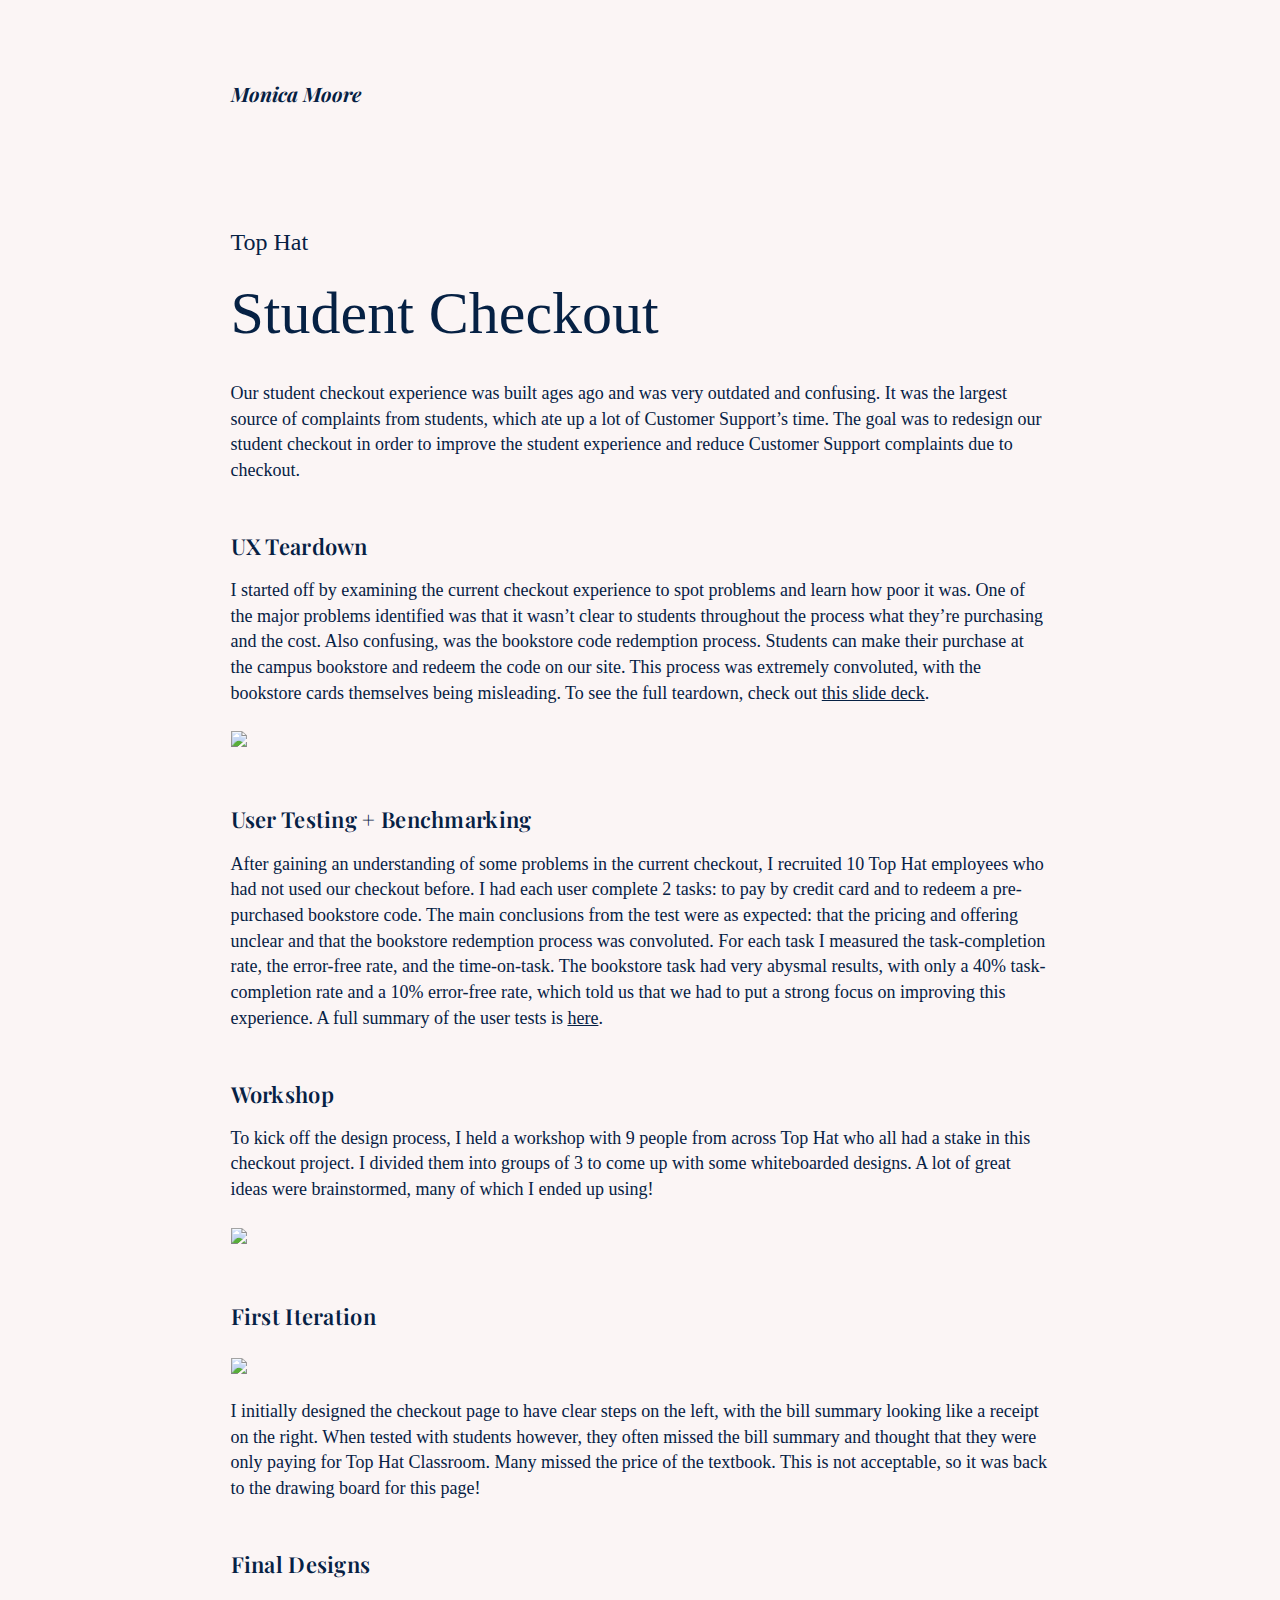
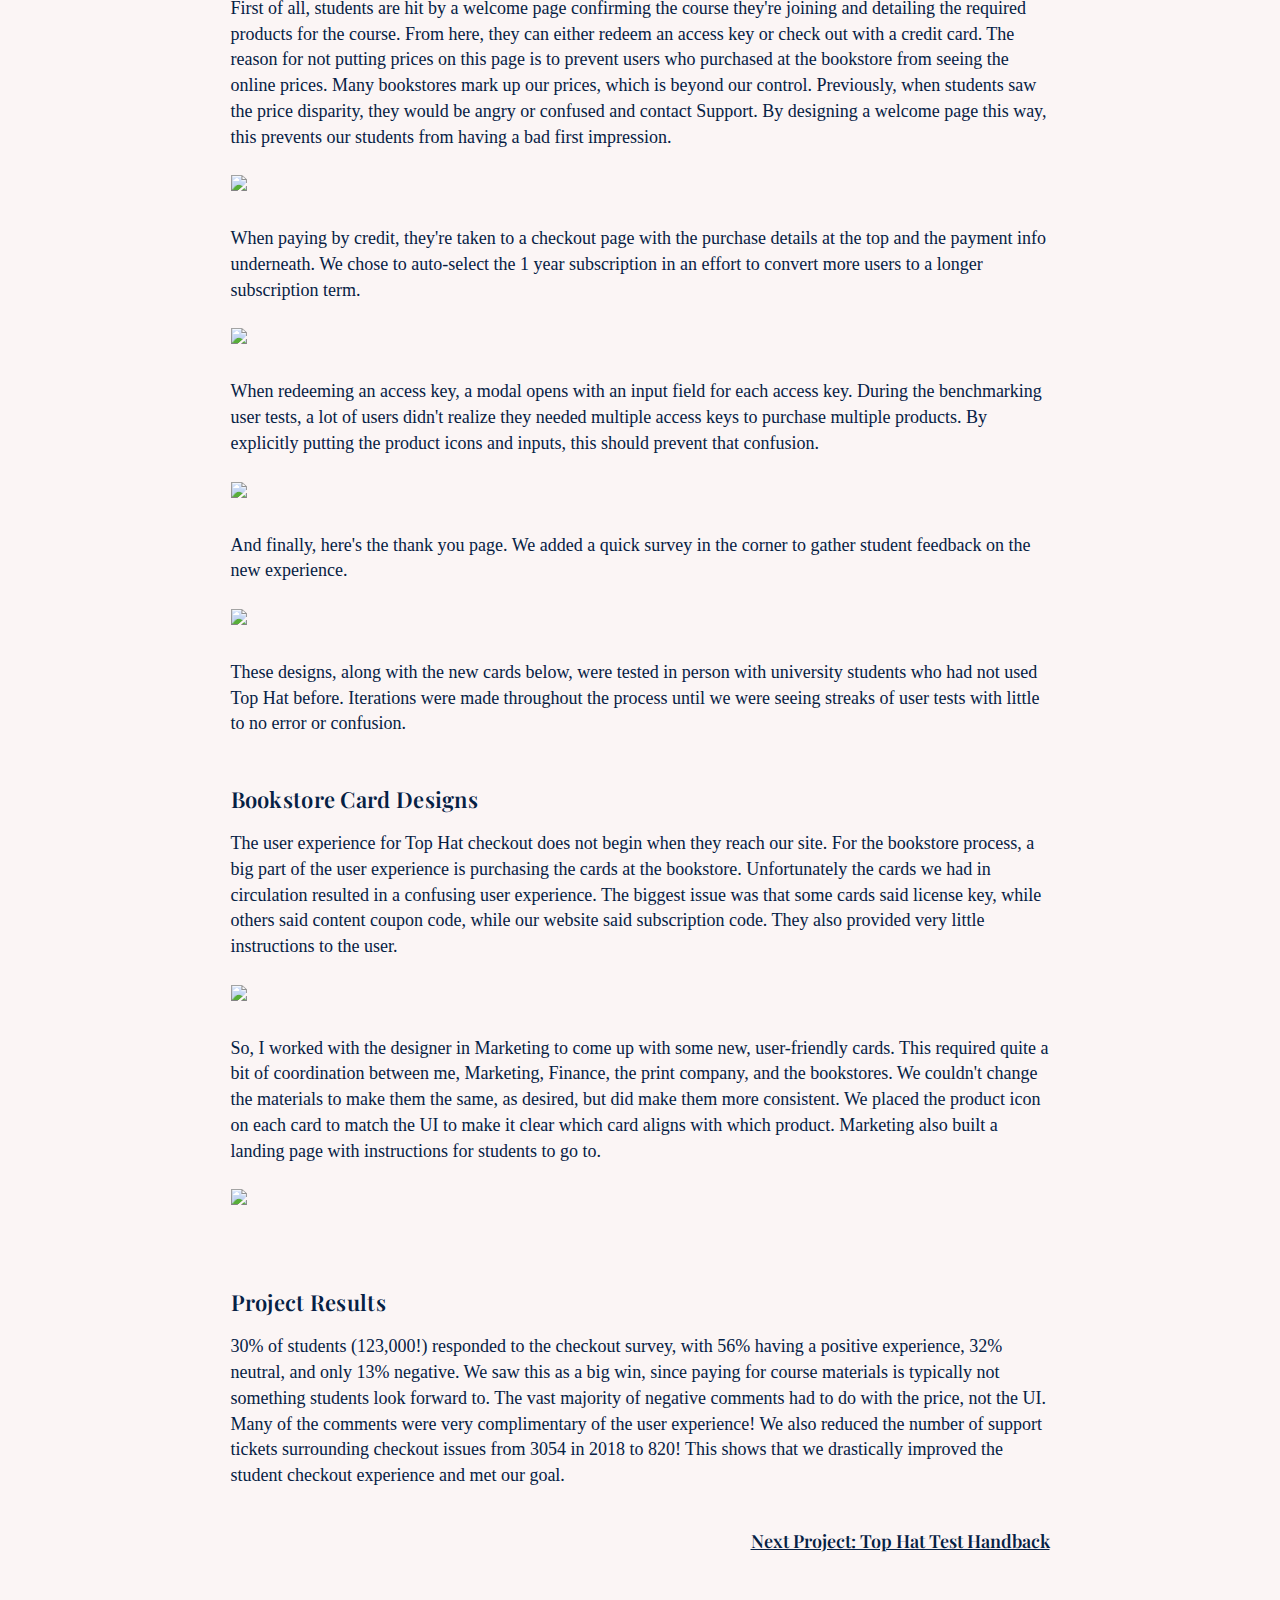
==== studentcheckout.html @ 9465d0c9 "feb 2020 portfolio update" ====
<!doctype html>
<html lang="en">
<head>
    <meta charset="UTF-8">
    <meta name="viewport" content="width=device-width, initial-scale=1">
    <title>Monica Moore</title>
    <link rel="stylesheet" href="http://netdna.bootstrapcdn.com/bootstrap/3.1.1/css/bootstrap.min.css">
    <link href="https://fonts.googleapis.com/css?family=Playfair+Display:400,400i,500,500i,600,600i,700,700i,800,800i,900,900i&display=swap" rel="stylesheet">
    <link href="http://netdna.bootstrapcdn.com/font-awesome/4.1.0/css/font-awesome.min.css" rel="stylesheet">
    <link rel="stylesheet" type="text/css" media="all" href="css/magnific-popup.css">
    <link rel="stylesheet" type="text/css" href="portfolio.css">
    <link rel="shortcut icon" href="img/favicon.ico" >
  <script type="text/javascript" src="js/jquery-1.11.1.min.js"></script>
  <script type="text/javascript" src="js/jquery.magnific-popup.min.js"></script>
</head>


<body>
    <div class="project">
        <a href="index.html" class="backhome">Monica Moore</a>
        <h2 class=company>Top Hat</h2>
        <h1>Student Checkout</h1>
        <p>Our student checkout experience was built ages ago and was very outdated and confusing. It was the largest source of complaints from students, which ate up a lot of Customer Support’s time. The goal was to redesign our student checkout in order to improve the student experience and reduce Customer Support complaints due to checkout.</p> 
        <h3>UX Teardown</h3>
        <p>I started off by examining the current checkout experience to spot problems and learn how poor it was. One of the major problems identified was that it wasn’t clear to students throughout the process what they’re purchasing and the cost. Also confusing, was the bookstore code redemption process. Students can make their purchase at the campus bookstore and redeem the code on our site. This process was extremely convoluted, with the bookstore cards themselves being misleading. To see the full teardown, check out 
        <a href="https://docs.google.com/presentation/d/1ocSX12ph03Ox61nbpTfPBflBwdp7BaxTK2IgJITPTvM/edit?usp=sharing" target="_blank">this slide deck</a>.
        </p>
        <img src="img/uxteardown.png">

        <h3>User Testing + Benchmarking</h3>
        <p>After gaining an understanding of some problems in the current checkout, I recruited 10 Top Hat employees who had not used our checkout before. I had each user complete 2 tasks: to pay by credit card and to redeem a pre-purchased bookstore code. The main conclusions from the test were as expected: that the pricing and offering unclear and that the bookstore redemption process was convoluted. For each task I measured the task-completion rate, the error-free rate, and the time-on-task. The bookstore task had very abysmal results, with only a 40% task-completion rate and a 10% error-free rate, which told us that we had to put a strong focus on improving this experience. A full summary of the user tests is 
        <a href="https://docs.google.com/presentation/d/1ar5M6t7Ubb0SDy819Ju6NO8-l4vxZlPUF6LICqGexIM/edit?usp=sharing" target="_blank">here</a>.</p>

        <h3>Workshop</h3>
        <p>To kick off the design process, I held a workshop with 9 people from across Top Hat who all had a stake in this checkout project. I divided them into groups of 3 to come up with some whiteboarded designs. A lot of great ideas were brainstormed, many of which I ended up using!</p>
        <img src="img/billingworkshop.png">

        <h3>First Iteration</h3>
        <img id="firstiteration" src="billingfirstiteration.png">
        <p>I initially designed the checkout page to have clear steps on the left, with the bill summary looking like a receipt on the right. When tested with students however, they often missed the bill summary and thought that they were only paying for Top Hat Classroom. Many missed the price of the textbook. This is not acceptable, so it was back to the drawing board for this page!</p>

        <h3>Final Designs</h3>
        <p>First of all, students are hit by a welcome page confirming the course they're joining and detailing the required products for the course. From here, they can either redeem an access key or check out with a credit card. The reason for not putting prices on this page is to prevent users who purchased at the bookstore from seeing the online prices. Many bookstores mark up our prices, which is beyond our control. Previously, when students saw the price disparity, they would be angry or confused and contact Support. By designing a welcome page this way, this prevents our students from having a bad first impression. </p> 
        <img src="img/studentcheckout.png" class="embed">
        <p>When paying by credit, they're taken to a checkout page with the purchase details at the top and the payment info underneath. We chose to auto-select the 1 year subscription in an effort to convert more users to a longer subscription term.  </p>
        <img src="img/checkoutpage.png" class="embed">
        <p>When redeeming an access key, a modal opens with an input field for each access key. During the benchmarking user tests, a lot of users didn't realize they needed multiple access keys to purchase multiple products. By explicitly putting the product icons and inputs, this should prevent that confusion.</p>
        <img src="img/accesskey.png" class="embed">
        <p>And finally, here's the thank you page. We added a quick survey in the corner to gather student feedback on the new experience.</p>
        <img src="img/billingthankyou.png" class="embed">
        <p>These designs, along with the new cards below, were tested in person with university students who had not used Top Hat before. Iterations were made throughout the process until we were seeing streaks of user tests with little to no error or confusion.</p>

        <h3>Bookstore Card Designs</h3>
        <p>The user experience for Top Hat checkout does not begin when they reach our site. For the bookstore process, a big part of the user experience is purchasing the cards at the bookstore. Unfortunately the cards we had in circulation resulted in a confusing user experience. The biggest issue was that some cards said license key, while others said content coupon code, while our website said subscription code. They also provided very little instructions to the user. </p>
        <img src="img/oldcards.png" class="embed">
        <p>So, I worked with the designer in Marketing to come up with some new, user-friendly cards. This required quite a bit of coordination between me, Marketing, Finance, the print company, and the bookstores. We couldn't change the materials to make them the same, as desired, but did make them more consistent. We placed the product icon on each card to match the UI to make it clear which card aligns with which product. Marketing also built a landing page with instructions for students to go to. </p>
        <img src="img/newcards.png" class="embed">

        <h3>Project Results</h3>
        <p>30% of students (123,000!) responded to the checkout survey, with 56% having a positive experience, 32% neutral, and only 13% negative. We saw this as a big win, since paying for course materials is typically not something students look forward to. The vast majority of negative comments had to do with the price, not the UI. Many of the comments were very complimentary of the user experience! We also reduced the number of support tickets surrounding checkout issues from 3054 in 2018 to 820! This shows that we drastically improved the student checkout experience and met our goal.</p>

        <div class="next">
            <p>
            <a href="testhandback.html">Next Project: Top Hat Test Handback</a>
            </p>
        </div>
    </div>



</body>
</html>
---- portfolio.css ----
body{
	background-color: #FBF5F5;
	color: #062144;
	width: 869px;
	margin: auto;
	margin-bottom: 75px;
	padding: 0 25px;
	max-width: 100%;
}

h2{
	font-family: Raleway;
	font-size: 24px;
}

h1{
	font-family: Playfair Display Black;
	font-size: 60px;
	font-style: italic;
	margin: 25px 0 35px;
}

h3{
	font-family: playfair display;
    font-weight: 600;
    font-size: 22px;
    letter-spacing: 0.3px;
}

h4{
	font-family: Raleway;
	margin-top: 20px;
	font-weight: 500;
}

p, li{
	font-family: Raleway;
	font-size: 18px;
}

a{
	color: #062144;
}


.intro{
	margin-top: 60px;
	display: flex;
}

.intro-text{
	width: 465px;
	margin-top: 60px;
}

.links{
	margin-top: 15px;
}

.links a{
	color: #062144;
	font-size: 22px;
	margin-right: 10px;
}

.links a:hover{
	text-decoration: none;
	color: #5C54AB;
}

#monica-img{
	display: inline-block;
	float: right;
	margin-left: 85px;
	height: 550px;
}

.work{
	margin-top: 80px;
}

.work img{
	width: 100%;
}


.work-desc{
	margin: 25px 0 50px;
}

.work a:hover{
	text-decoration: none;
	color: #5C54AB;
	opacity: 0.9;
}

.project .backhome{
	font-family: 'Playfair Display';
	font-size: 20px;
	font-style: italic;
	color: #062144;
	font-weight: bold;
	text-decoration: none;
}

.project{
	margin:80px 0;
}

.project h1{
	font-style: normal;
}

.project h3{
	margin: 50px 0 20px;
}
.project .company{
	margin-top:120px;
	font-weight: 400;
}

.project img{
	width: 100%;
	margin: 15px 0 10px;
}

.project a{
	color: #062144;
	text-decoration: underline;
}

.project a:hover{
	color: #5C54AB;
}

#firstiteration{
	margin:10px 0 25px;
}

.project .embed{
	margin: 15px 0 35px;
}

.next p{
	font-family: Playfair Display;
	font-weight: 600;
	float: right;
	margin-top: 30px;
	margin-bottom: 60px;
}

@media screen and (max-width:920px){
	.profileimg{
		display: none;
	}

	.intro-text{
		width: 100%;
		margin-top: 30px;
	}

	.work{
		margin-top: 50px;
	}

	.project{
		margin-top: 40px;
	}

	.project .company{
		margin-top: 60px;
	}
}
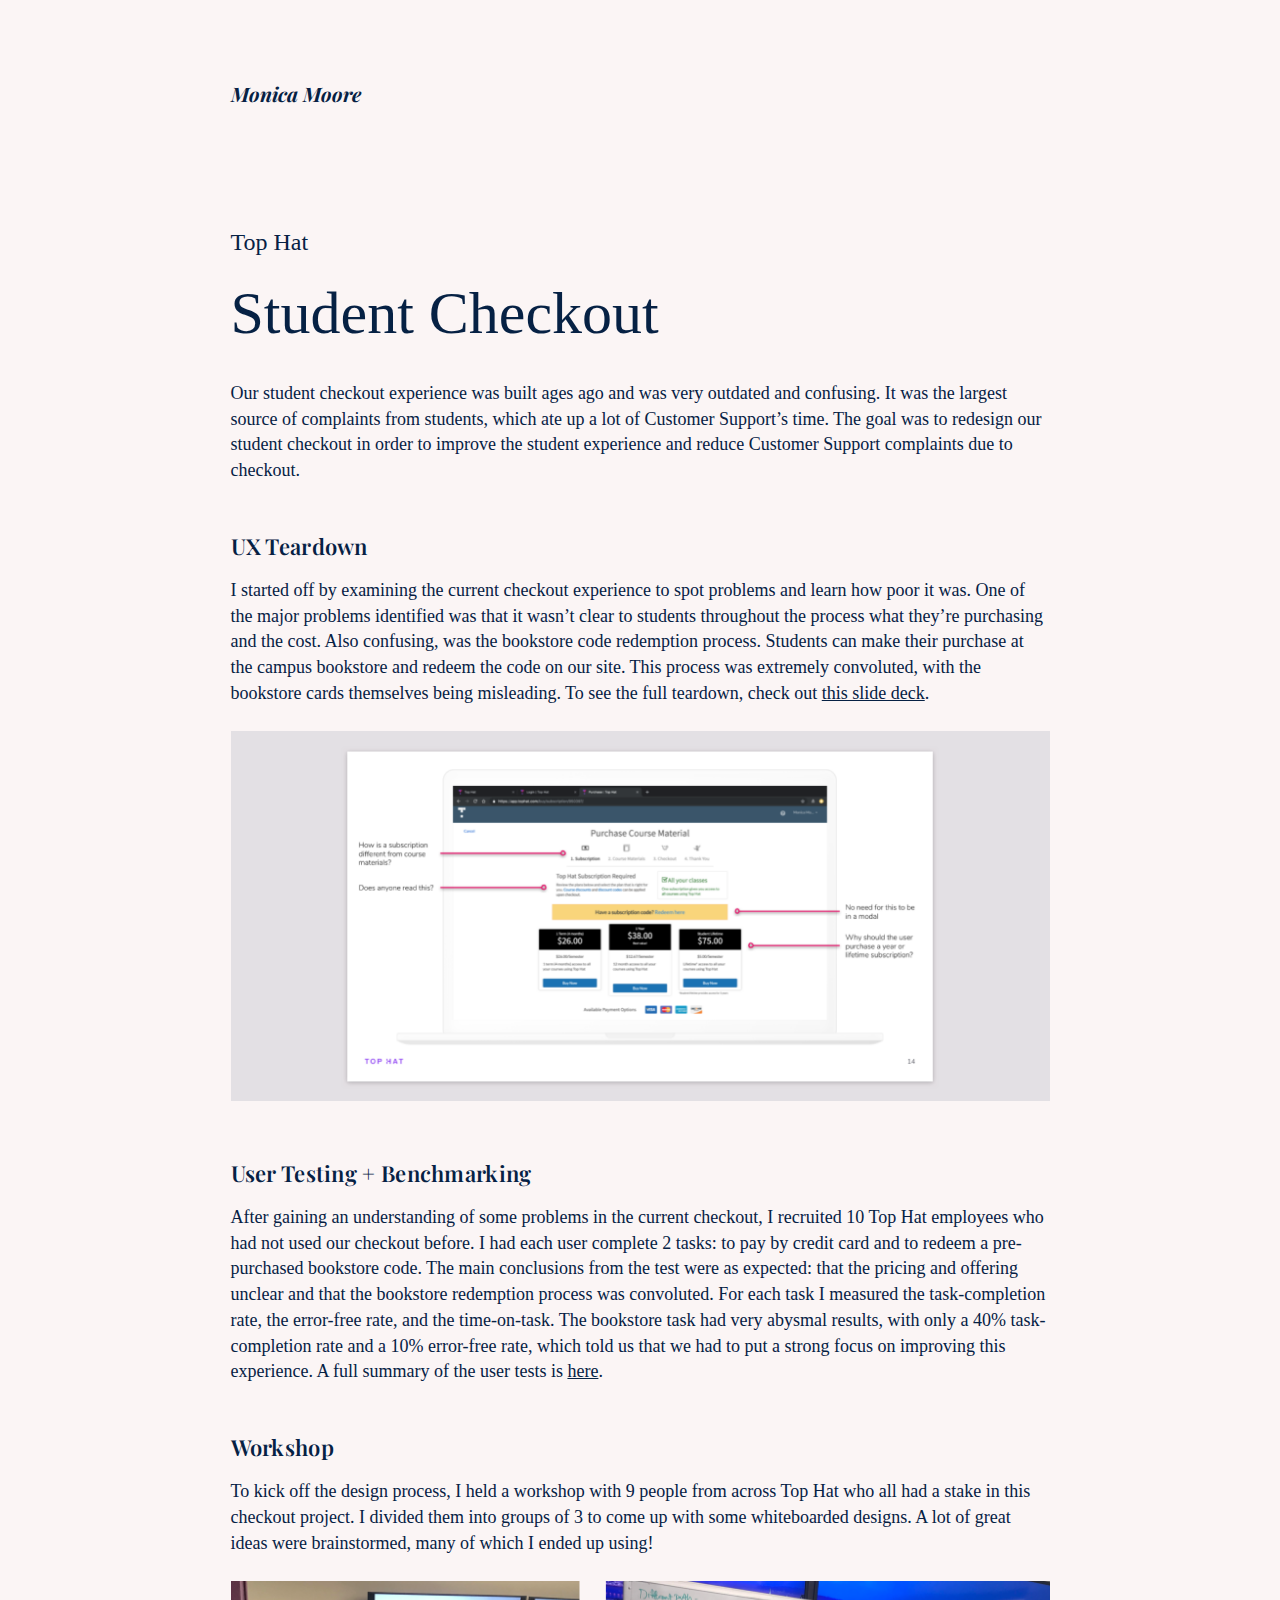
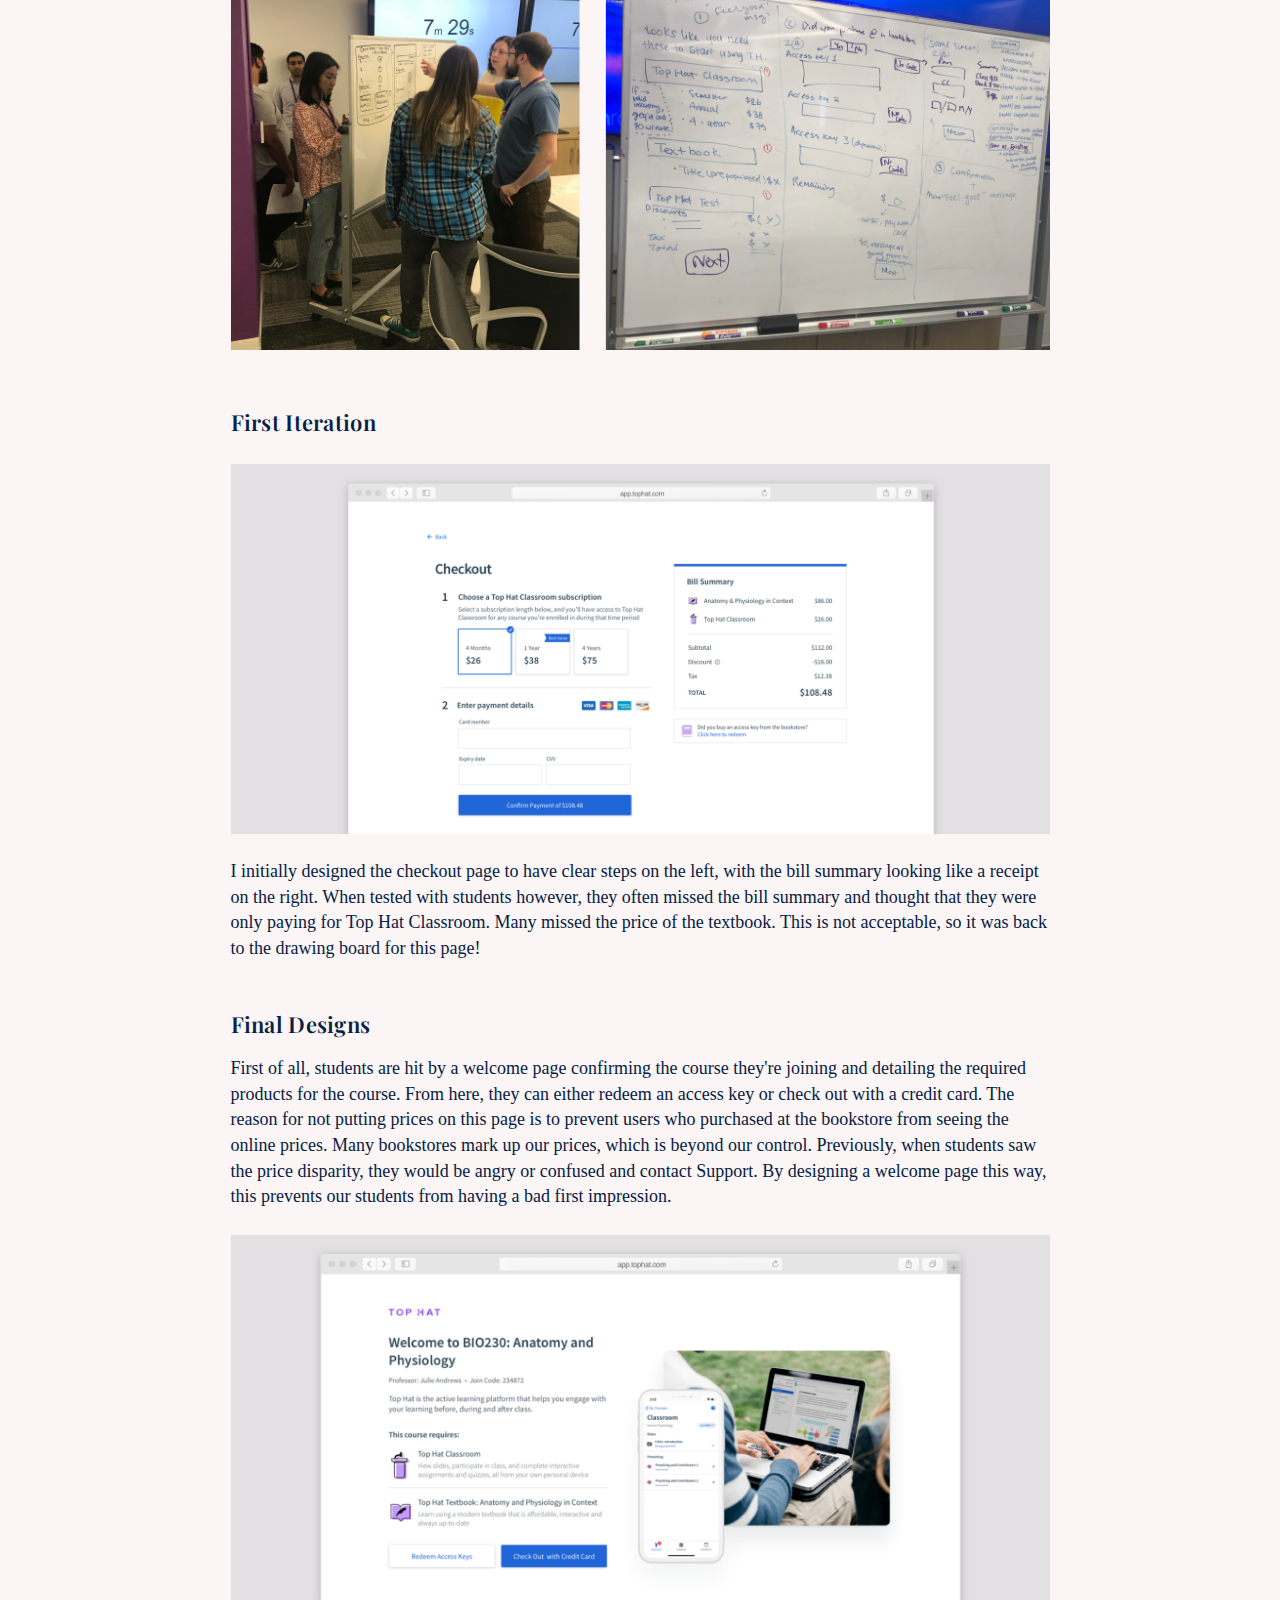
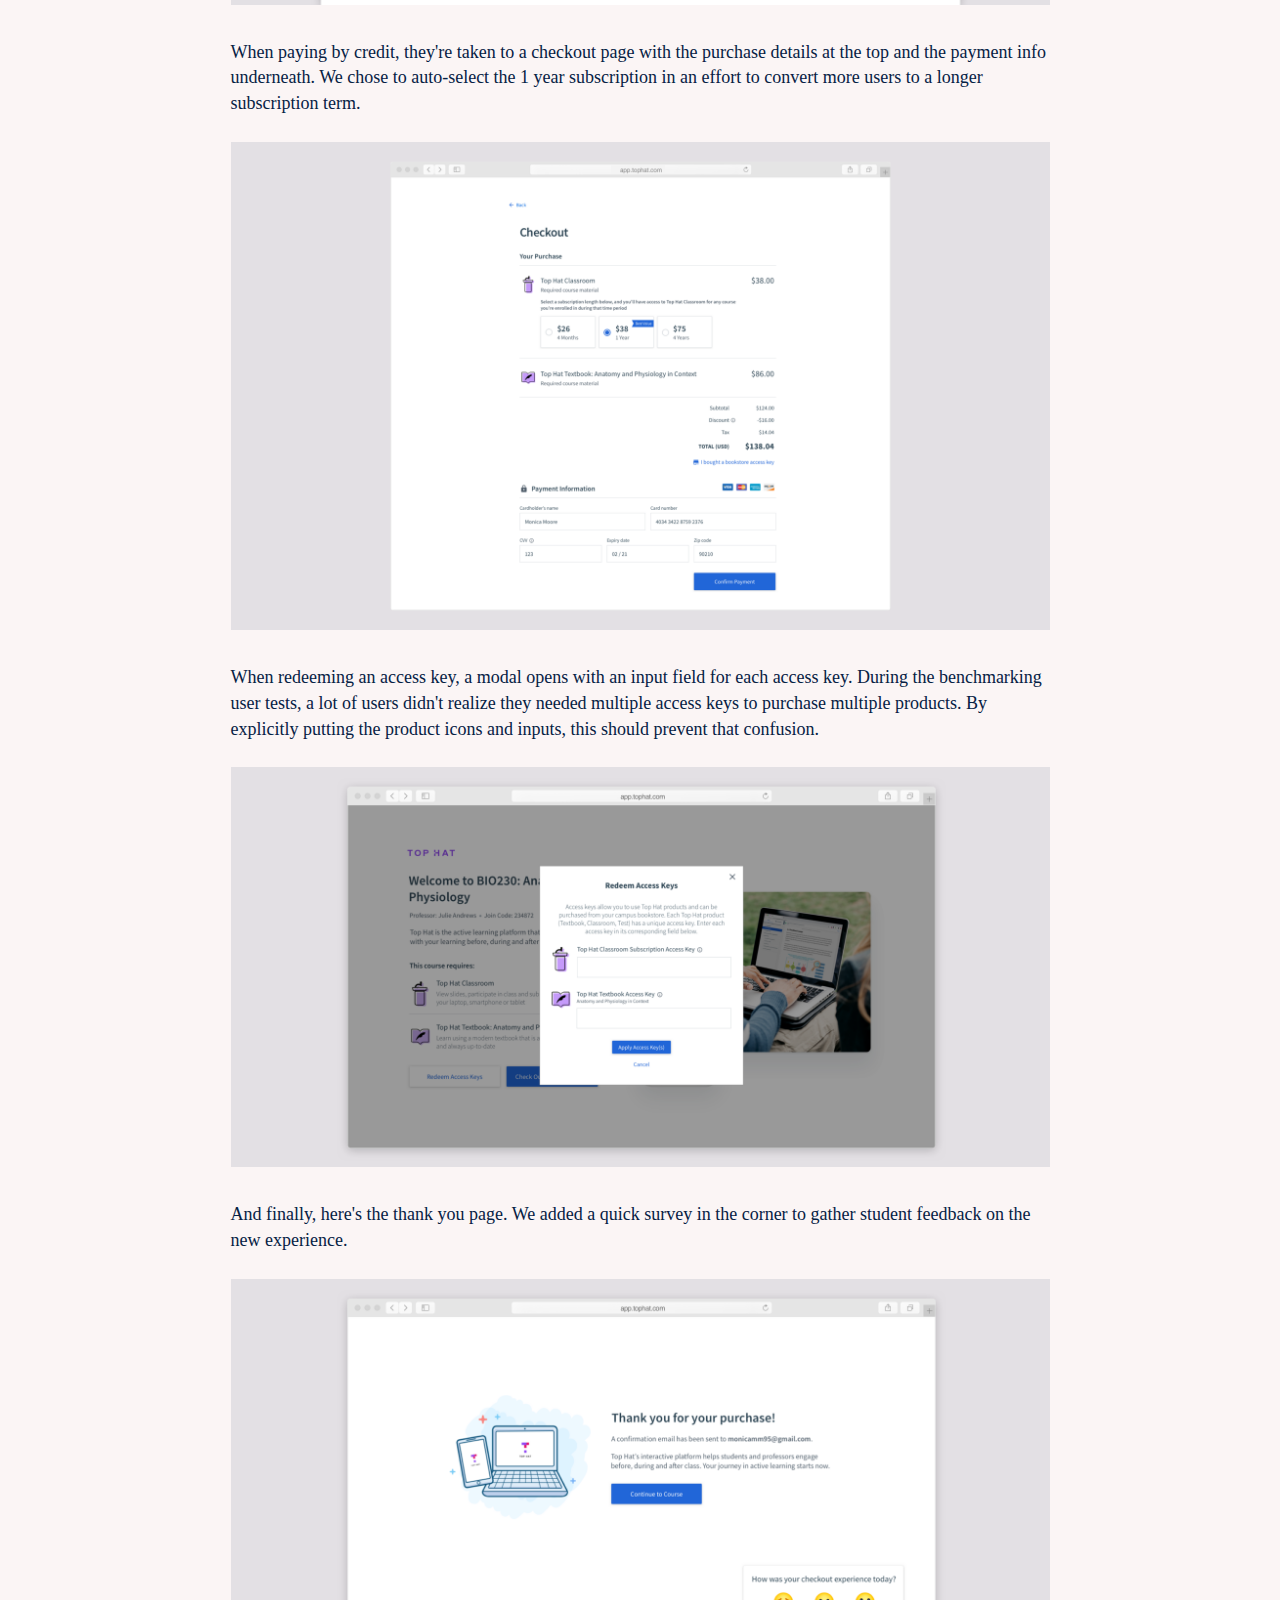
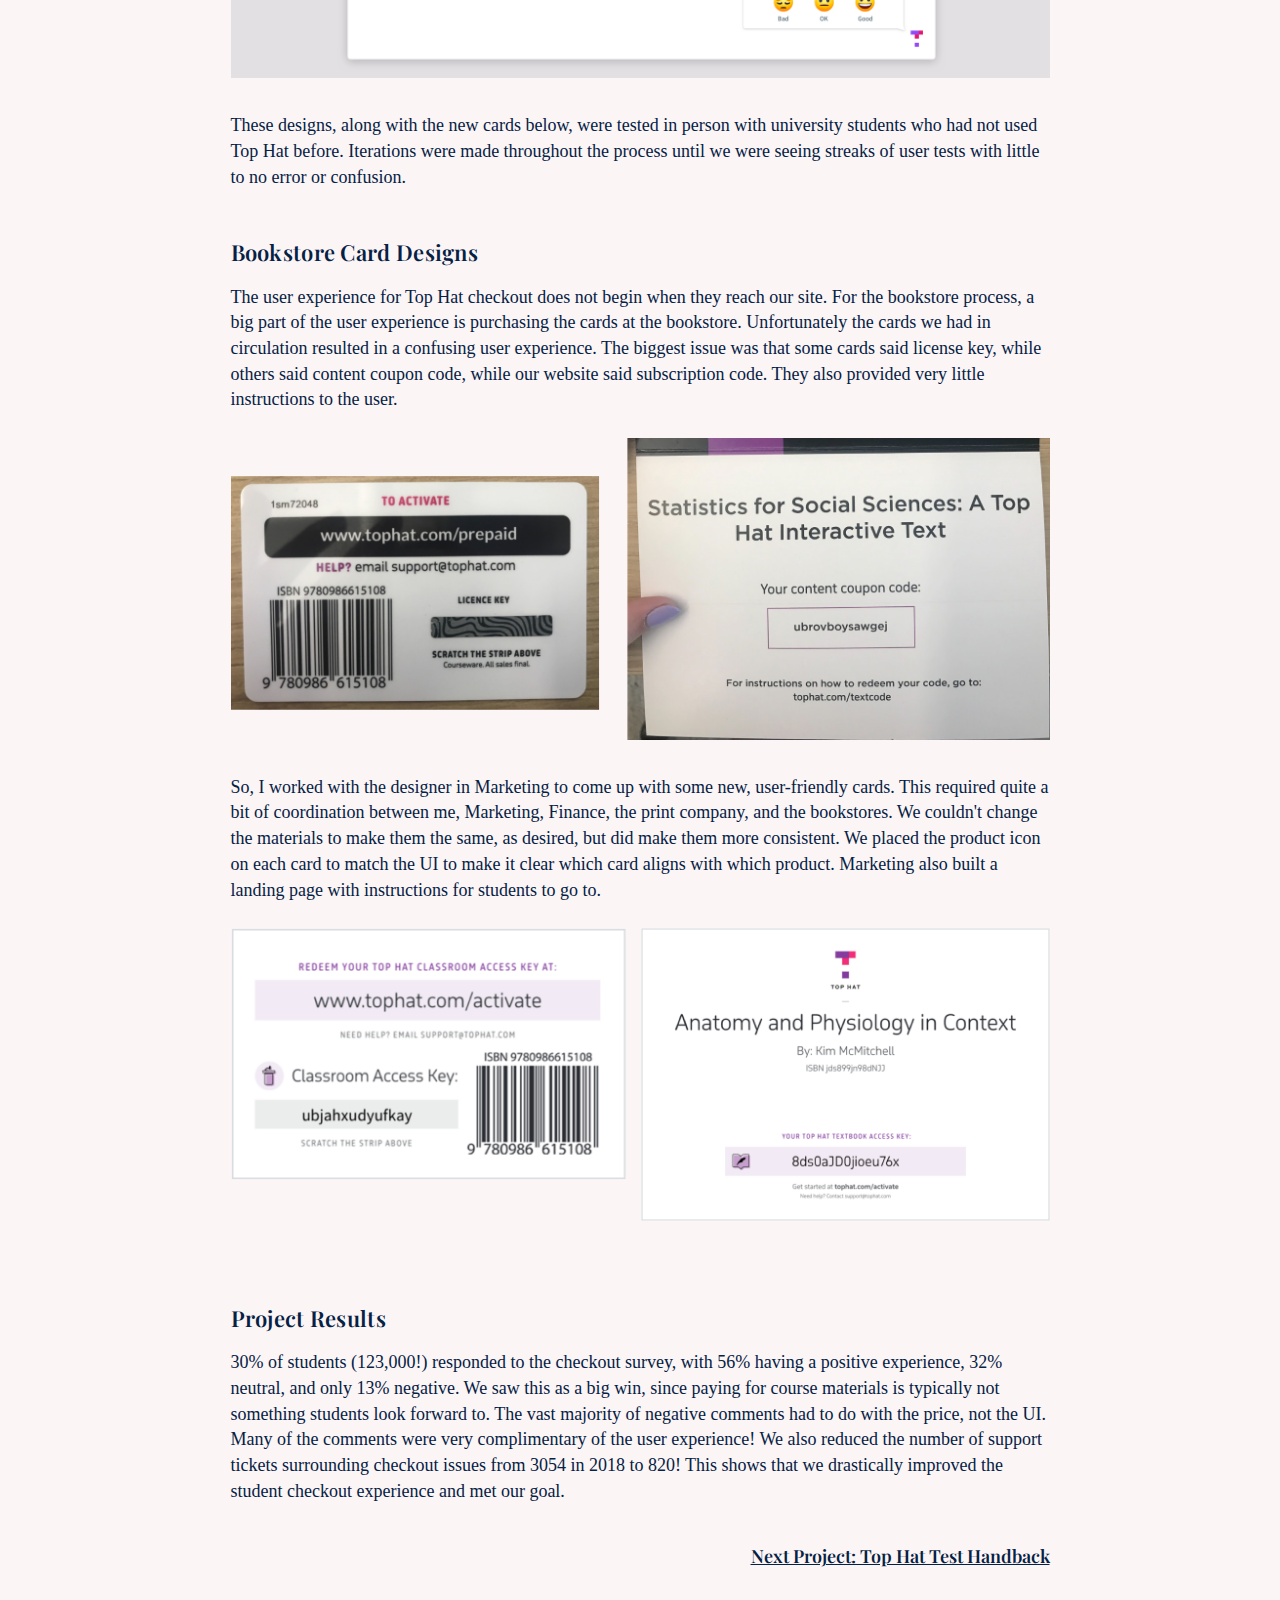
==== commit ed58a9f0: "fix img url" ====
--- a/studentcheckout.html
+++ b/studentcheckout.html
@@ -36,7 +36,7 @@
         <img src="img/billingworkshop.png">
 
         <h3>First Iteration</h3>
-        <img id="firstiteration" src="billingfirstiteration.png">
+        <img id="firstiteration" src="img/billingfirstiteration.png">
         <p>I initially designed the checkout page to have clear steps on the left, with the bill summary looking like a receipt on the right. When tested with students however, they often missed the bill summary and thought that they were only paying for Top Hat Classroom. Many missed the price of the textbook. This is not acceptable, so it was back to the drawing board for this page!</p>
 
         <h3>Final Designs</h3>
